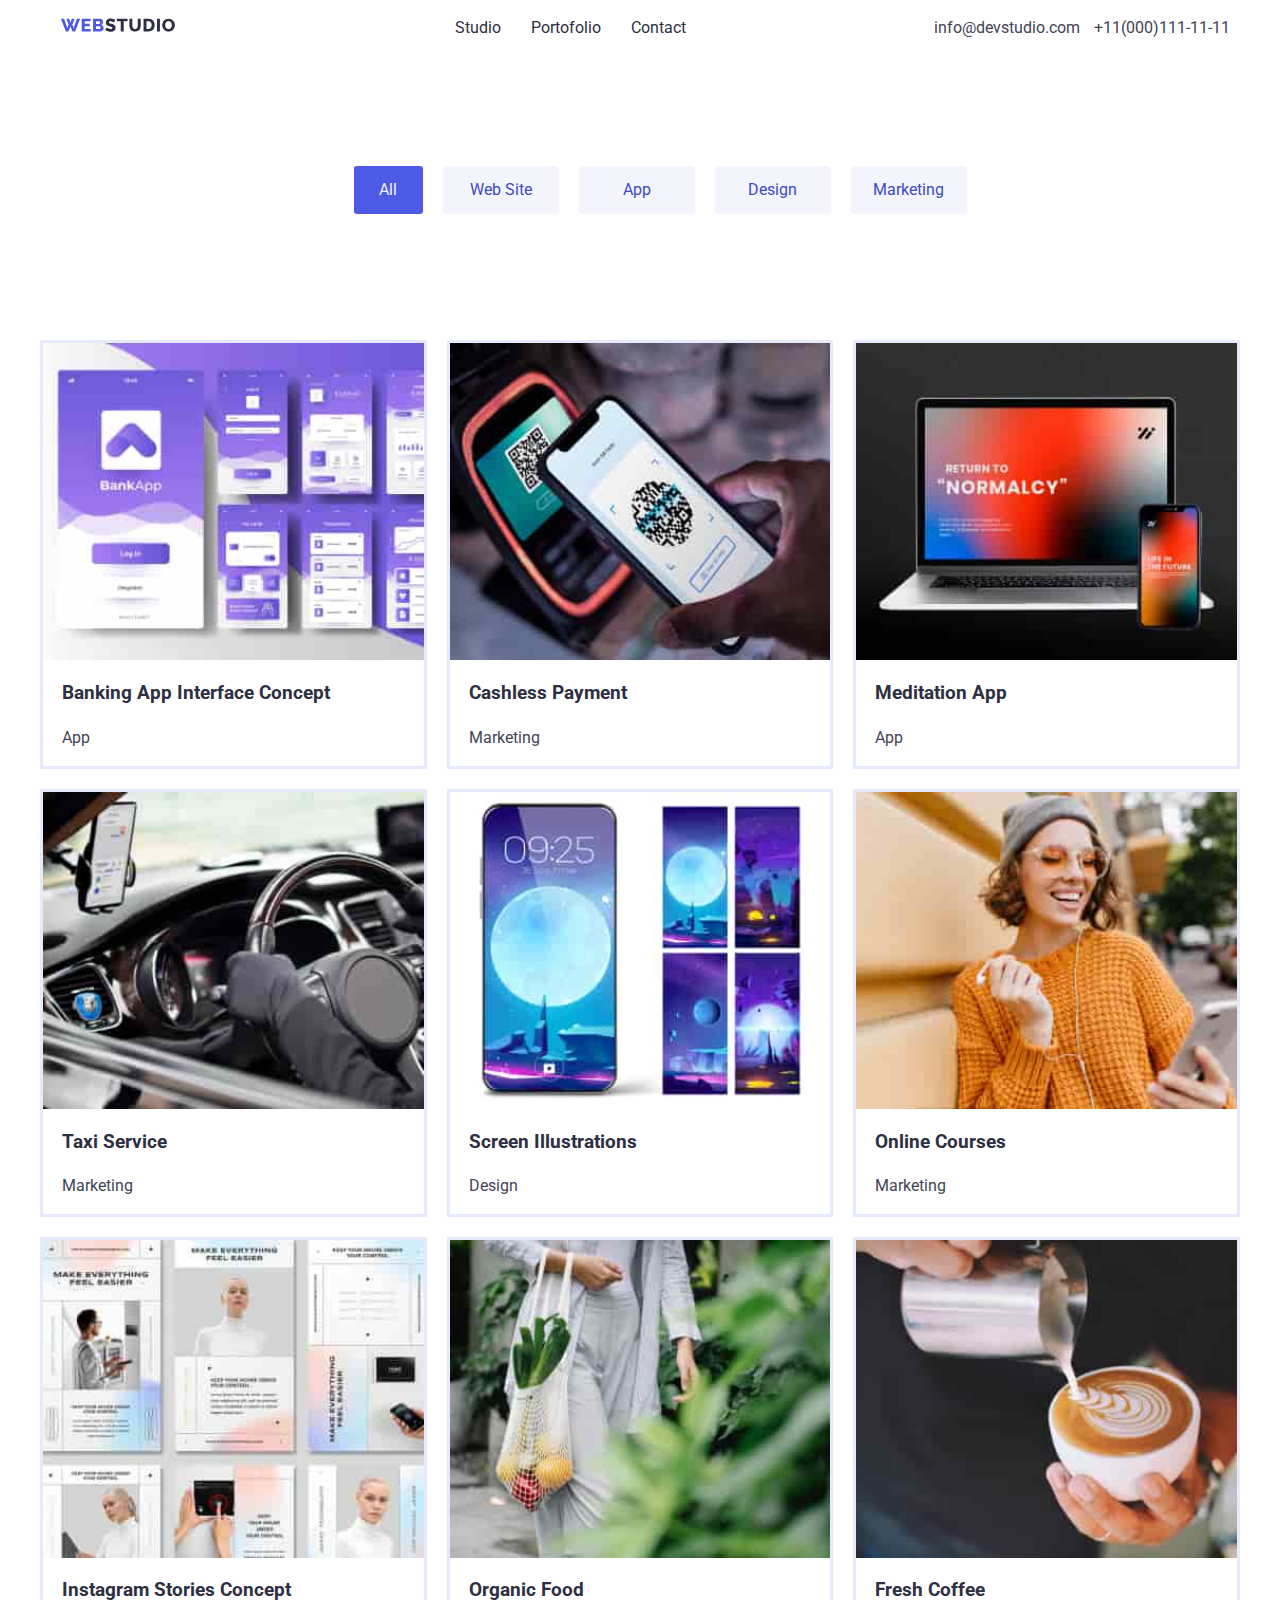
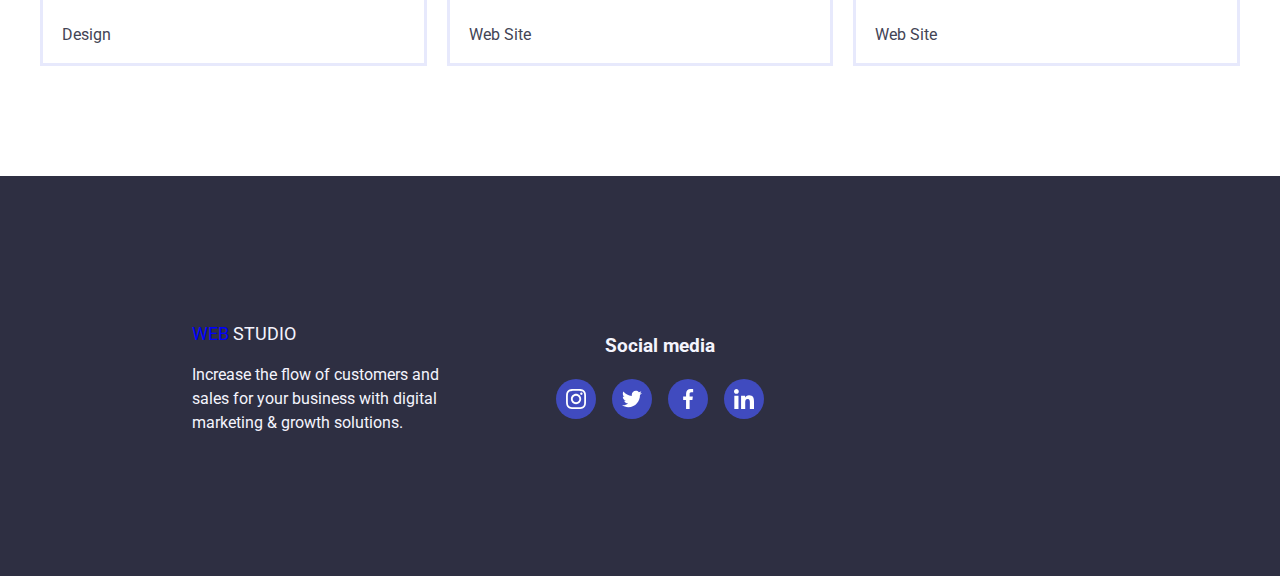
==== portofolio.html @ a81fa3b4 "Initial commit" ====
<!DOCTYPE html>
<html lang="en">
<head>
    <meta charset="UTF-8">
    <meta name="viewport" content="width=device-width, initial-scale=1.0">
    <title>Homewok2</title>
    <link rel="preconnect" href="https://fonts.googleapis.com">
    <link rel="preconnect" href="https://fonts.gstatic.com" crossorigin>
    <link href="https://fonts.googleapis.com/css2?family=Roboto:ital,wght@0,100;0,300;0,400;0,500;0,700;0,900;1,100;1,300;1,400;1,500;1,700;1,900&display=swap" rel="stylesheet">
    <link rel="preconnect" href="https://fonts.googleapis.com">
    <link rel="preconnect" href="https://fonts.gstatic.com" crossorigin>
    <link href="https://fonts.googleapis.com/css2?family=Raleway:ital,wght@0,100..900;1,100..900&family=Roboto:ital,wght@0,100;0,300;0,400;0,500;0,700;0,900;1,100;1,300;1,400;1,500;1,700;1,900&display=swap" rel="stylesheet">
    <link rel="stylesheet" href="pagescss/normalize.css">
    <link rel="stylesheet" href="pagescss/style.css">
</head>
<body> 
   <header>
<div class="section ">
  <div class="container global-header ">
    <a href="index.html" target="_parent"><img src="assets/logo.svg" alt="logo-webstudio" width="156" height="24"></a>
    <nav class="nav">
      <ul class="nav-list">
        <li>
          <a href="index.html" target="_self">Studio</a>
        </li>

        <li>
          <a href="portofolio.html" target="_self">Portofolio</a>
        </li>

        <li>
          <a href="index.html" target="_self">Contact</a>
        </li>
      </ul> 
    </nav>
    <div class="contact">
      <a href="mailto:info@devstudio.com" class="item-contact">info@devstudio.com</a>
      <a href="tel:+11(000)111-11-11" class="item-contact">+11(000)111-11-11</a>
    </div>
  </div>
</div>
  </header>
    <main>
      <!--button section-->
    <section class="section">
      <div class="container button-section">
        <ul class="list-button">
          <li><button type="button" class="button button-first">All</button></li>
          <li><button type="button" class="button"> Web Site</button></li> 
          <li><button type="button" class="button">App</button></li>
          <li><button type="button" class="button">Design</button></li>
          <li><button type="button" class="button">Marketing</button></li>
        </ul>
      </div>
    </section>
      <!--project section-->
    <section class="section">
      <div class="container">
        <ul class="list-projects-portofolio">

          <li class="list-item-img">
            <img src="assets/img11.jpg" alt="imag-interface-concept" class="img"> 
            <div class="text-img-portofolio">
              <h3 class="title-img">Banking App Interface Concept</h3>
              <p class="text-img">App</p>
            </div>
          </li>

          <li class="list-item-img">
            <img src="assets/img12.jpg" alt="imag-cashless payment" class="img">
            <div class="text-img-portofolio">
              <h3 class="title-img">Cashless Payment</h3>
              <p class="text-img">Marketing</p>
            </div>
          </li>

          <li class="list-item-img">
            <img src="assets/img13.jpg" alt="imag-meditation-app" class="imgs">
            <div class="text-img-portofolio">
              <h3 class="title-img">Meditation App</h3>
              <p class="text-img">App</p>
            </div>
          </li>
            
          <li class="list-item-img">
            <img src="assets/img21.jpg" alt="imag-taxi-service" class="img"> <div class="text-img-portofolio">
              <h3 class="title-img">Taxi Service</h3>
              <p class="text-img">Marketing</p>
            </div>
          </li>

          <li class="list-item-img">
            <img src="assets/img22.jpg" alt="imag-screen-ilustrations" class="img"> 
            <div class="text-img-portofolio">
              <h3 class="title-img">Screen Illustrations</h3>
              <p class="text-img">Design</p>
            </div>
          </li>

          <li class="list-item-img">
            <img src="assets/img23.jpg" alt="imag-online-courses" class="img"> <div class="text-img-portofolio">
              <h3 class="title-img">Online Courses</h3>
              <p class="text-img">Marketing</p>
            </div>
          </li>

          <li class="list-item-img">
            <img src="assets/img31.jpg" alt="imag-instagram-stories" class="img"> 
            <div class="text-img-portofolio">
              <h3 class="title-img">Instagram Stories Concept</h3>
              <p class="text-img">Design</p>
            </div>
          </li>

          <li class="list-item-img">
            <img src="assets/img32.jpg" alt="imag-organic-food" class="img"> <div class="text-img-portofolio">
              <h3 class="title-img">Organic Food</h3>
              <p class="text-img">Web Site</p>
            </div>
          </li>

          <li class="list-item-img">
            <img src="assets/img33.jpg" alt="imag-freshcofee" class="img">
            <div class="text-img-portofolio">
              <h3 class="title-img">Fresh Coffee</h3>
              <p class="text-img">Web Site</p>
            </div>
          </li>
        </ul>       
      </div>
    </section>
    </main>
    <footer >
    <div class="footer" >
      <div class="logo-text-footer">
        <div class="logo-footer">
          <span class="blue">WEB</span>
          <span class="cloud">STUDIO</span>
        </div>
        <div class="text-footer">
          <p>Increase the flow of customers and sales for your business with digital marketing & growth solutions.
          </p>
        </div>  
      </div>
      <div class="social-medi-footer">
        <div>
         <h3 class="title-footer">Social media</h3>
        </div>
        <div class="icons-list">
          <a href="http://https://www.instagram.com/" target="_blank" rel="noopener noreferrer" aria-label="instagram-link" class="icons">
            <svg>
              <use href="assets/symbol-defs.svg#icon-instagram"></use>  
            </svg>
          </a>
          <a href="http://https://www.svg#icon-twitter.com/" target="_blank" rel="noopener noreferrer" aria-label="twitter-link" class="icons">
            <svg>
              <use href="assets/symbol-defs.svg#icon-twitter"></use>  
            </svg>
          </a>
          <a href="http://https://www.facebook.com/" target="_blank" rel="noopener noreferrer" aria-label="facebook-link" class="icons">
            <svg>
              <use href="assets/symbol-defs.svg#icon-facebook"></use>  
            </svg>
          </a>
          <a href="http://https://www.linkedin.com/" target="_blank" rel="noopener noreferrer" aria-label="linkedin-link" class="icons">
            <svg>
              <use href="assets/symbol-defs.svg#icon-linkedin"></use>  
            </svg>
          </a>      
        </div>
      </div> 
    </div>
    </footer>  
    </body>
    </html>    
</body>
</html>
---- pagescss/style.css ----
:root {
	--iris: #4d5ae5;
	--ocean: #404bbf;
	--navy-blue: #2e2f42;
	--green: #31d0aa;
	--slate: #434455;
	--light-slate: #8e8f99;
	--cornflower: #e7e9fc;
	--cloud: #f4f4fd;
	--navy-blue-modal: rgba(46, 47, 66, 0.4);
	--grey: rgba(46, 47, 66, 0.7);
	--white: #fff;
	--dairy: #fcfcfc;
    --font-family: "Roboto", sans-serif;
    --second-family: "Raleway", sans-serif;
}

* {
  box-sizing: border-box;
}

body {
    background-color: white;
    font-family: var(--font-family);
	  line-height: 1.5;
  }

.title {
	color: var(--navy-blue);
	text-align: center;
  text-transform: capitalize;
}

ul {
  list-style-type: none;
}

.section {
  display: flex;
  justify-content: center;
}

.container {
  width: 1200px;
}

/* styles nav*/
.global-header {
  display: flex;
  justify-content: space-between;
  align-items: center; 
}

.global-header .nav-list {
  display: flex;
  justify-content: flex-end;
} 

.global-header .nav-list a:hover,
a:active{
  color: var(--ocean);
}

.nav-list a {
  color: var(--navy-blue);
  font-size: medium;
  text-decoration: none;
  padding-right: 30px;
}

.conact,.item-contact{
  color: var(--slate);
  text-decoration: none;
  padding-right:10px;
}

.item-contact:hover {
  color: var(--ocean);
}

/* styles hero index*/
.hero-image {
  display: flex;
  align-items: center;
  justify-content: center;
  padding: 94px;
  height: 500px;
  background: linear-gradient(rgba(46, 47, 66, 0.7), rgba(46, 47, 66, 0.7)),
  url(../assets/imghero.jpg), no-repeat;
}


 .title-hero {
  display: flex;
  flex-direction: column;
  align-items: center;
  color: var(--white);
  font-size: x-large;
 }

.hero-button {
	background-color: var(--iris);
	color: var(--white);
	width: 169px;
	height: 56px;
  margin-top: 15px;
  border-radius: 5%;
	text-align: center;
	cursor: pointer;
}

.hero-button:hover {
	background-color:var(--light-slate) ;
}

/*styles icons*/
.icons-list  {
  display: flex;
  gap: 16px;
  justify-content: center;
}

.icons-list .icons svg {
  width: 20px;
  height: 20px;
}

.icons-list .icons {
  display: flex;
  justify-content: center;
  align-items: center;
  width: 40px;
  height: 40px;
  background-color: var(--ocean);
  color: var(--white);
  border-radius: 50%;
  margin-bottom: 20px;
}

.icons-list .icons:hover,
.icons-list .icons:active {
  background-color: var(--green);
  cursor: pointer;
}


/* styles skils index*/
.list-skils {
  width: 1200px;
  display: flex;
  justify-content: center;
  gap: 20px;
  color: var(--navy-blue);
  padding: 94px 0px;
}

.item-skils svg {
  width: 64px;
  height: 64px;
}

.svg-skils {
  background-color: var(--cloud);
  width: 264px;
  height: 112px;
  display: flex;
  justify-content: center;
  align-items: center;
}


.text-skils {
	color: var(--slate);
}

/*styles img index*/
.list-img {
	display: flex;
  justify-content: space-between;
  padding: 94px 0px;
}

/* styles our team index*/
 .our-team {
	background-color: var(--cloud);
  padding: 94px 0px;
}

.header-our-team {
  padding-top: 5%;
}

.list-photo {
  display: flex;
  justify-content:space-evenly;
}

.photo {
	border: none;
	background-color: var(--white);
  box-shadow: 5px 5px 8px 1px rgba(143, 144, 180, 0.4);
}

.card-content {
  text-align: center;
}
/* customers*/

.customers {
  padding: 94px 0px;
}

.list-icons-costumers {
  display: flex;
  gap: 24px;
}

.icons-costumers svg {
  width: 104px; ;
  height:56px ;
}

.icons-costumers {
  display: flex;
  justify-content: center;
  align-items: center;
  width: 168px;
  height: 88px;
  border: var(--slate) solid;
  border-radius: 5%;
}
 .list-icons-costumers:hover,
 .list-icons-costumers:focus {
  color: var(--ocean);
  cursor: pointer;
}
  
/* styles footer*/
.footer {
    background-color: var(--navy-blue);
    color: var(--cloud); 
    display: flex;
    align-items: center;
    gap: 100px;
    height:400px;
  }
.title-footer {
  text-align: center;
}
  .social-media {
    display: flex;
    flex-direction: column;
  }

.logo-text-footer {
  width: 264px;
  height: 112px;
  margin-left: 15%;
}
  .blue {
    color:blue;
  }

  .clud {
    color: var(--cloud);
  }

  .logo-footer {
    font-size: large;
  }

  /* section button portofolio*/
  .list-button {
    display: flex;
    justify-content: center;
    gap: 20px;  
    padding-top: 94px;
  }

  .button {
    background-color: var(--cloud);
    color: var(--ocean);
    border: none;
    border-radius: 5%;
    width: 116px;
    height: 48px;
  }

  .button:focus,
  .button:hover {
    box-shadow: 0px 4px 10px rgb(113, 135, 202);
    color: var(--cornflower);
    cursor: pointer;
  }

  .button-first {
    background-color: var(--iris);
    color: var(--cloud);
    width: 69px;
  }

  .button-first:hover,
  .button-first:focus {
    color: var(--ocean);
    box-shadow: 0px 4px 10px rgb(113, 135, 202);
    cursor: pointer;
  }

  /* styles projects portofolio*/
  .list-projects-portofolio {
    display:grid;
    grid-template-columns: repeat(3, 1fr);
    gap: 20px;
    padding: 94px 0px;
  }

  .list-item-img {
    display: flex;
    flex-direction: column;
    border: solid  var(--cornflower);
    color: var(--navy-blue);
  }

  .list-item-img:hover {
    box-shadow: 0px 8px 20px;
    color: var(--ocean);
    cursor: pointer;
  }

  .title-img {
    color:var(--navy-blue);
  }
  
  .text-img {
    color: var(--slate);
  }

  .text-img-portofolio {
    margin-left: 5%;
  }
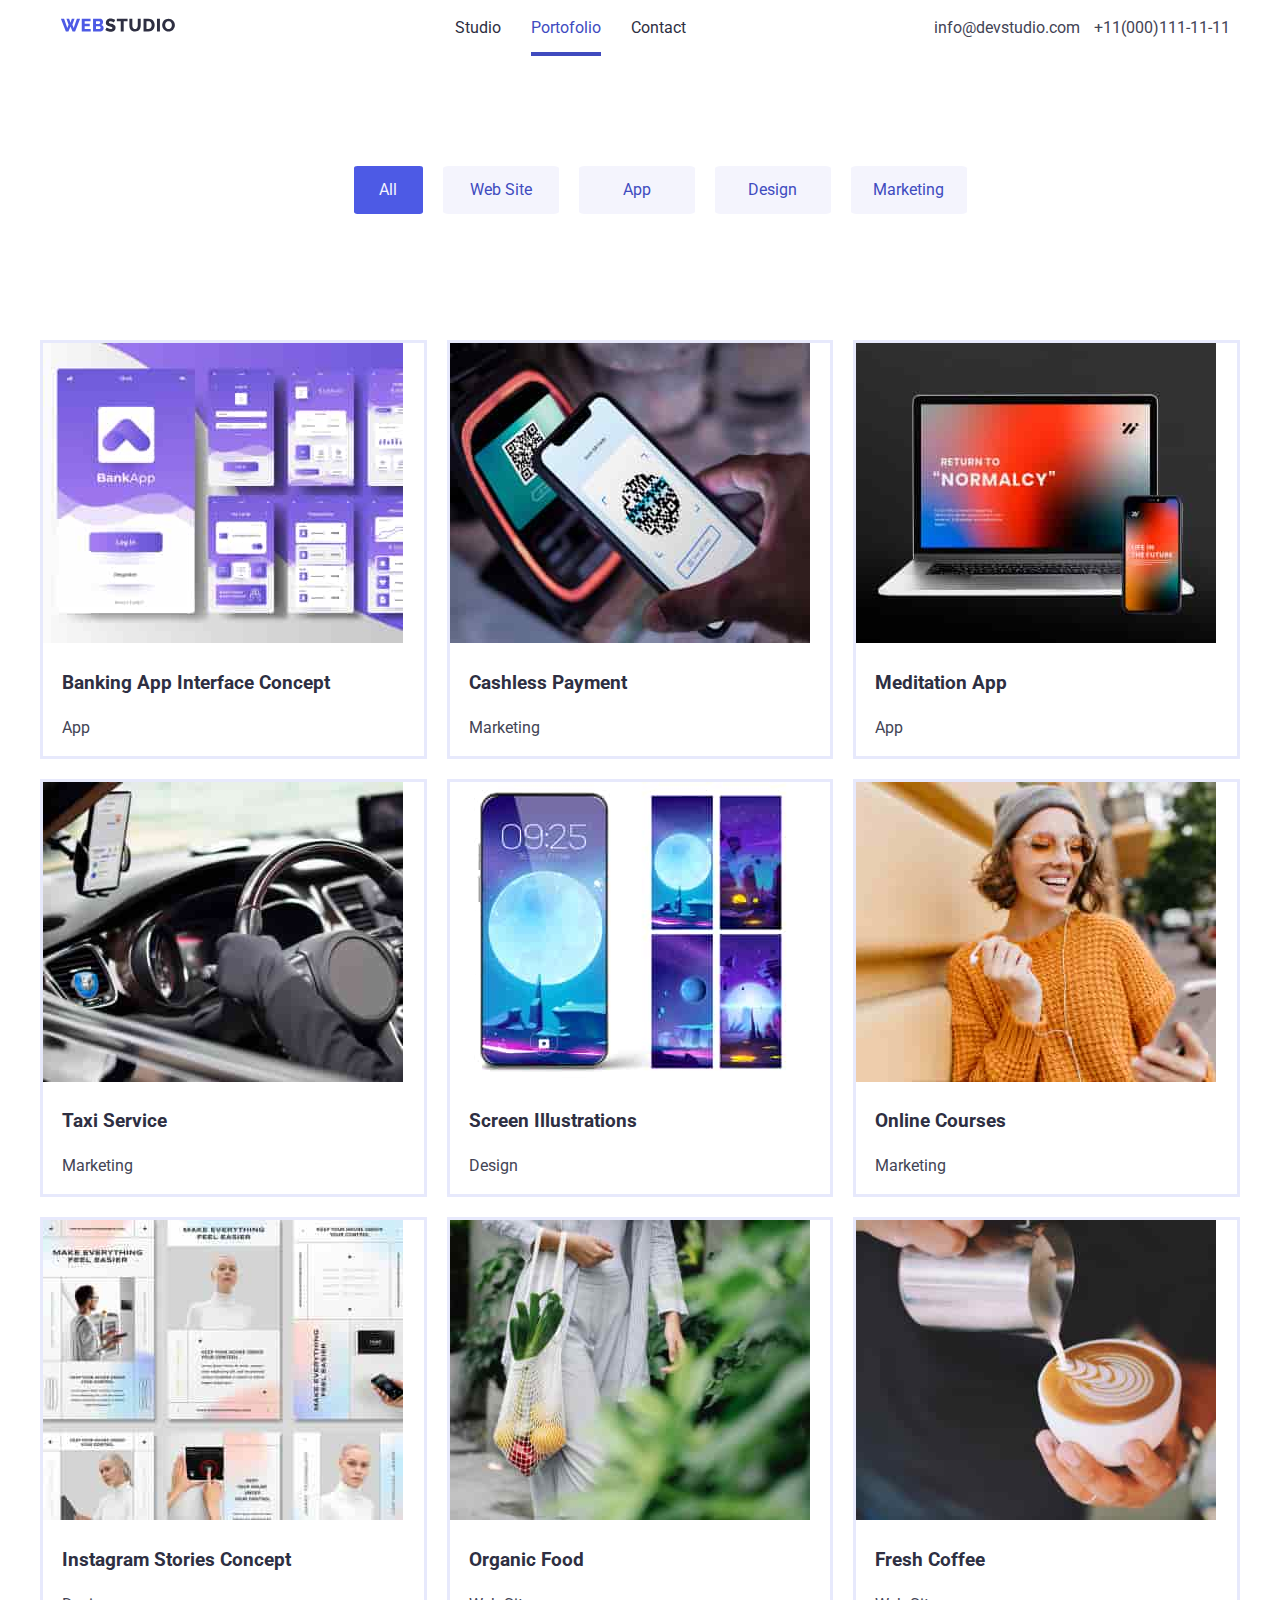
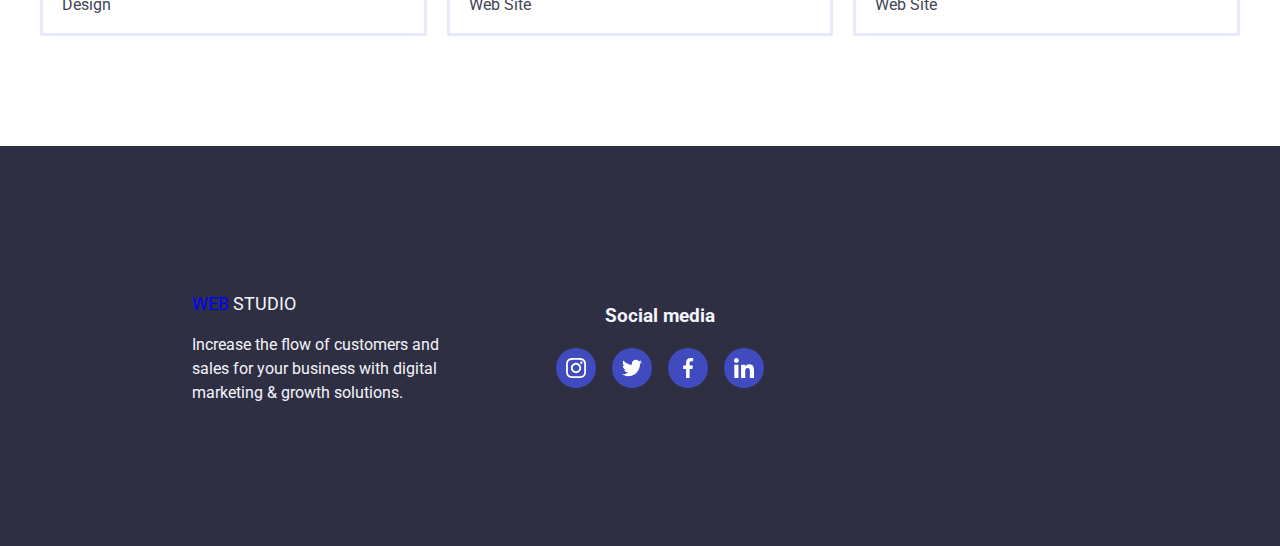
==== commit 48d1e458: "Add overlay" ====
--- a/portofolio.html
+++ b/portofolio.html
@@ -25,7 +25,7 @@
         </li>
 
         <li>
-          <a href="portofolio.html" target="_self">Portofolio</a>
+          <a href="portofolio.html" target="_self" class="active">Portofolio</a>
         </li>
 
         <li>
@@ -58,16 +58,24 @@
       <div class="container">
         <ul class="list-projects-portofolio">
 
-          <li class="list-item-img">
-            <img src="assets/img11.jpg" alt="imag-interface-concept" class="img"> 
+          <li class="list-item-img ">
+            <div class="img-project">
+            <img src="assets/img11.jpg" alt="imag-interface-concept" class="img">
+            <div class="overlay"></div></div>
             <div class="text-img-portofolio">
               <h3 class="title-img">Banking App Interface Concept</h3>
               <p class="text-img">App</p>
             </div>
-          </li>
-
-          <li class="list-item-img">
+          
+          </li>
+
+          <li class="list-item-img">
+            <div class="img-project">
             <img src="assets/img12.jpg" alt="imag-cashless payment" class="img">
+            <div class="overlay">
+              <p>14 Stylish and User-Friendly App Design Concepts · Task Manager App · Calorie Tracker App · Exotic Fruit Ecommerce App · Cloud Storage App</p>
+            </div>
+          </div>
             <div class="text-img-portofolio">
               <h3 class="title-img">Cashless Payment</h3>
               <p class="text-img">Marketing</p>
@@ -75,7 +83,9 @@
           </li>
 
           <li class="list-item-img">
+            <div class="img-project">
             <img src="assets/img13.jpg" alt="imag-meditation-app" class="imgs">
+            <div class="overlay"></div></div>
             <div class="text-img-portofolio">
               <h3 class="title-img">Meditation App</h3>
               <p class="text-img">App</p>
@@ -83,14 +93,19 @@
           </li>
             
           <li class="list-item-img">
-            <img src="assets/img21.jpg" alt="imag-taxi-service" class="img"> <div class="text-img-portofolio">
+            <div class="img-project">
+            <img src="assets/img21.jpg" alt="imag-taxi-service" class="img">
+            <div class="overlay"></div></div>
+             <div class="text-img-portofolio">
               <h3 class="title-img">Taxi Service</h3>
               <p class="text-img">Marketing</p>
             </div>
           </li>
 
           <li class="list-item-img">
-            <img src="assets/img22.jpg" alt="imag-screen-ilustrations" class="img"> 
+            <div class="img-project">
+            <img src="assets/img22.jpg" alt="imag-screen-ilustrations" class="img">
+            <div class="overlay"></div></div> 
             <div class="text-img-portofolio">
               <h3 class="title-img">Screen Illustrations</h3>
               <p class="text-img">Design</p>
@@ -98,14 +113,19 @@
           </li>
 
           <li class="list-item-img">
-            <img src="assets/img23.jpg" alt="imag-online-courses" class="img"> <div class="text-img-portofolio">
+            <div class="img-project">
+            <img src="assets/img23.jpg" alt="imag-online-courses" class="img">
+            <div class="overlay"></div></div> 
+            <div class="text-img-portofolio">
               <h3 class="title-img">Online Courses</h3>
               <p class="text-img">Marketing</p>
             </div>
           </li>
 
           <li class="list-item-img">
-            <img src="assets/img31.jpg" alt="imag-instagram-stories" class="img"> 
+            <div class="img-project">
+            <img src="assets/img31.jpg" alt="imag-instagram-stories" class="img">
+            <div class="overlay"></div> </div>
             <div class="text-img-portofolio">
               <h3 class="title-img">Instagram Stories Concept</h3>
               <p class="text-img">Design</p>
@@ -113,14 +133,19 @@
           </li>
 
           <li class="list-item-img">
-            <img src="assets/img32.jpg" alt="imag-organic-food" class="img"> <div class="text-img-portofolio">
+            <div class="img-project">
+            <img src="assets/img32.jpg" alt="imag-organic-food" class="img">
+            <div class="overlay"></div></div> 
+            <div class="text-img-portofolio">
               <h3 class="title-img">Organic Food</h3>
               <p class="text-img">Web Site</p>
             </div>
           </li>
 
           <li class="list-item-img">
+            <div class="img-project">
             <img src="assets/img33.jpg" alt="imag-freshcofee" class="img">
+            <div class="overlay"></div></div>
             <div class="text-img-portofolio">
               <h3 class="title-img">Fresh Coffee</h3>
               <p class="text-img">Web Site</p>
--- a/pagescss/style.css
+++ b/pagescss/style.css
@@ -1,18 +1,19 @@
 :root {
-	--iris: #4d5ae5;
-	--ocean: #404bbf;
-	--navy-blue: #2e2f42;
-	--green: #31d0aa;
-	--slate: #434455;
-	--light-slate: #8e8f99;
-	--cornflower: #e7e9fc;
-	--cloud: #f4f4fd;
-	--navy-blue-modal: rgba(46, 47, 66, 0.4);
-	--grey: rgba(46, 47, 66, 0.7);
-	--white: #fff;
-	--dairy: #fcfcfc;
-    --font-family: "Roboto", sans-serif;
-    --second-family: "Raleway", sans-serif;
+  --iris: #4d5ae5;
+  --ocean: #404bbf;
+  --navy-blue: #2e2f42;
+  --green: #31d0aa;
+  --slate: #434455;
+  --light-slate: #8e8f99;
+  --cornflower: #e7e9fc;
+  --cloud: #f4f4fd;
+  --navy-blue-modal: rgba(46, 47, 66, 0.4);
+  --grey: rgba(46, 47, 66, 0.7);
+  --white: #fff;
+  --dairy: #fcfcfc;
+  --font-family: "Roboto", sans-serif;
+  --second-family: "Raleway", sans-serif;
+  --transition: 250ms cubic-bezier(0.4, 0, 0.2, 1);
 }
 
 * {
@@ -20,14 +21,14 @@
 }
 
 body {
-    background-color: white;
-    font-family: var(--font-family);
-	  line-height: 1.5;
-  }
+  background-color: white;
+  font-family: var(--font-family);
+  line-height: 1.5;
+}
 
 .title {
-	color: var(--navy-blue);
-	text-align: center;
+  color: var(--navy-blue);
+  text-align: center;
   text-transform: capitalize;
 }
 
@@ -48,30 +49,41 @@
 .global-header {
   display: flex;
   justify-content: space-between;
-  align-items: center; 
+  align-items: center;
 }
 
 .global-header .nav-list {
   display: flex;
   justify-content: flex-end;
-} 
-
-.global-header .nav-list a:hover,
-a:active{
-  color: var(--ocean);
+}
+
+.global-header .nav-list a:hover {
+  color: var(--ocean);
+  border-bottom: var(--ocean);
+}
+
+a {
+  transition: color var(--transition);
 }
 
 .nav-list a {
   color: var(--navy-blue);
   font-size: medium;
   text-decoration: none;
-  padding-right: 30px;
-}
-
-.conact,.item-contact{
+  margin-right: 30px;
+}
+
+.global-header a.active {
+  color: var(--ocean);
+  padding-bottom: 15px;
+  border-bottom: solid 4px;
+}
+
+.conact,
+.item-contact {
   color: var(--slate);
   text-decoration: none;
-  padding-right:10px;
+  padding-right: 10px;
 }
 
 .item-contact:hover {
@@ -86,35 +98,75 @@
   padding: 94px;
   height: 500px;
   background: linear-gradient(rgba(46, 47, 66, 0.7), rgba(46, 47, 66, 0.7)),
-  url(../assets/imghero.jpg), no-repeat;
-}
-
-
- .title-hero {
+    url(../assets/imghero.jpg), no-repeat;
+}
+
+.title-hero {
   display: flex;
   flex-direction: column;
   align-items: center;
   color: var(--white);
   font-size: x-large;
- }
+}
 
 .hero-button {
-	background-color: var(--iris);
-	color: var(--white);
-	width: 169px;
-	height: 56px;
+  background-color: var(--iris);
+  color: var(--white);
+  width: 169px;
+  height: 56px;
   margin-top: 15px;
   border-radius: 5%;
-	text-align: center;
-	cursor: pointer;
+  text-align: center;
+  transition: backgraund-color var(--transition);
 }
 
 .hero-button:hover {
-	background-color:var(--light-slate) ;
+  background-color: var(--light-slate);
+  cursor: pointer;
+}
+
+/* styles modal*/
+.is-hidden {
+  visibility: hidden;
+  transform: scale(1.1);
+}
+
+.modal {
+  position: fixed;
+  top: 0;
+  left: 0;
+  width: 100vw;
+  height: 100vh;
+  display: flex;
+  justify-content: center;
+  align-items: center;
+  background: var(--grey);
+  opacity: 0.8;
+  transition: transform var(--transition);
+}
+
+.modal-content {
+  margin: 0 auto;
+  padding: 16px;
+  background-color: var(--white);
+  width: 50%;
+  height: 500px;
+  position: relative;
+}
+
+.close-btn {
+  background-color: var(--cloud);
+  border-radius: 50%;
+  border-color: var(--navy-blue-modal);
+  color: var(--blue-modal);
+  outline: none;
+  position: absolute;
+  top: 24px;
+  right: 24px;
 }
 
 /*styles icons*/
-.icons-list  {
+.icons-list {
   display: flex;
   gap: 16px;
   justify-content: center;
@@ -135,6 +187,7 @@
   color: var(--white);
   border-radius: 50%;
   margin-bottom: 20px;
+  transition: background-color var(--transition);
 }
 
 .icons-list .icons:hover,
@@ -142,7 +195,6 @@
   background-color: var(--green);
   cursor: pointer;
 }
-
 
 /* styles skils index*/
 .list-skils {
@@ -168,21 +220,20 @@
   align-items: center;
 }
 
-
 .text-skils {
-	color: var(--slate);
+  color: var(--slate);
 }
 
 /*styles img index*/
 .list-img {
-	display: flex;
+  display: flex;
   justify-content: space-between;
   padding: 94px 0px;
 }
 
 /* styles our team index*/
- .our-team {
-	background-color: var(--cloud);
+.our-team {
+  background-color: var(--cloud);
   padding: 94px 0px;
 }
 
@@ -192,12 +243,12 @@
 
 .list-photo {
   display: flex;
-  justify-content:space-evenly;
+  justify-content: space-evenly;
 }
 
 .photo {
-	border: none;
-	background-color: var(--white);
+  border: none;
+  background-color: var(--white);
   box-shadow: 5px 5px 8px 1px rgba(143, 144, 180, 0.4);
 }
 
@@ -216,8 +267,8 @@
 }
 
 .icons-costumers svg {
-  width: 104px; ;
-  height:56px ;
+  width: 104px;
+  height: 56px;
 }
 
 .icons-costumers {
@@ -229,113 +280,143 @@
   border: var(--slate) solid;
   border-radius: 5%;
 }
- .list-icons-costumers:hover,
- .list-icons-costumers:focus {
-  color: var(--ocean);
-  cursor: pointer;
-}
-  
+.list-icons-costumers:hover,
+.list-icons-costumers:focus {
+  color: var(--ocean);
+  cursor: pointer;
+}
+
 /* styles footer*/
 .footer {
-    background-color: var(--navy-blue);
-    color: var(--cloud); 
-    display: flex;
-    align-items: center;
-    gap: 100px;
-    height:400px;
-  }
+  background-color: var(--navy-blue);
+  color: var(--cloud);
+  display: flex;
+  align-items: center;
+  gap: 100px;
+  height: 400px;
+}
 .title-footer {
   text-align: center;
 }
-  .social-media {
-    display: flex;
-    flex-direction: column;
-  }
+.social-media {
+  display: flex;
+  flex-direction: column;
+}
 
 .logo-text-footer {
   width: 264px;
   height: 112px;
   margin-left: 15%;
 }
-  .blue {
-    color:blue;
-  }
-
-  .clud {
-    color: var(--cloud);
-  }
-
-  .logo-footer {
-    font-size: large;
-  }
-
-  /* section button portofolio*/
-  .list-button {
-    display: flex;
-    justify-content: center;
-    gap: 20px;  
-    padding-top: 94px;
-  }
-
-  .button {
-    background-color: var(--cloud);
-    color: var(--ocean);
-    border: none;
-    border-radius: 5%;
-    width: 116px;
-    height: 48px;
-  }
-
-  .button:focus,
-  .button:hover {
-    box-shadow: 0px 4px 10px rgb(113, 135, 202);
-    color: var(--cornflower);
-    cursor: pointer;
-  }
-
-  .button-first {
-    background-color: var(--iris);
-    color: var(--cloud);
-    width: 69px;
-  }
-
-  .button-first:hover,
-  .button-first:focus {
-    color: var(--ocean);
-    box-shadow: 0px 4px 10px rgb(113, 135, 202);
-    cursor: pointer;
-  }
-
-  /* styles projects portofolio*/
-  .list-projects-portofolio {
-    display:grid;
-    grid-template-columns: repeat(3, 1fr);
-    gap: 20px;
-    padding: 94px 0px;
-  }
-
-  .list-item-img {
-    display: flex;
-    flex-direction: column;
-    border: solid  var(--cornflower);
-    color: var(--navy-blue);
-  }
-
-  .list-item-img:hover {
-    box-shadow: 0px 8px 20px;
-    color: var(--ocean);
-    cursor: pointer;
-  }
-
-  .title-img {
-    color:var(--navy-blue);
-  }
-  
-  .text-img {
-    color: var(--slate);
-  }
-
-  .text-img-portofolio {
-    margin-left: 5%;
-  }
-
+.blue {
+  color: blue;
+}
+
+.clud {
+  color: var(--cloud);
+}
+
+.logo-footer {
+  font-size: large;
+}
+
+/* section button portofolio*/
+.list-button {
+  display: flex;
+  justify-content: center;
+  gap: 20px;
+  padding-top: 94px;
+}
+
+.button {
+  background-color: var(--cloud);
+  color: var(--ocean);
+  border: none;
+  border-radius: 5%;
+  width: 116px;
+  height: 48px;
+}
+
+.button:focus,
+.button:hover {
+  box-shadow: 0px 4px 10px rgb(113, 135, 202);
+  color: var(--cornflower);
+  cursor: pointer;
+}
+
+.button-first {
+  background-color: var(--iris);
+  color: var(--cloud);
+  width: 69px;
+}
+
+.button-first:hover,
+.button-first:focus {
+  color: var(--ocean);
+  box-shadow: 0px 4px 10px rgb(113, 135, 202);
+  cursor: pointer;
+}
+
+/* styles projects portofolio*/
+.list-projects-portofolio {
+  display: grid;
+  grid-template-columns: repeat(3, 1fr);
+  gap: 20px;
+  padding: 94px 0px;
+}
+
+.list-item-img {
+  display: flex;
+  flex-direction: column;
+  border: solid var(--cornflower);
+  color: var(--navy-blue);
+}
+
+.list-item-img:hover {
+  box-shadow: 0px 8px 20px;
+  color: var(--ocean);
+  cursor: pointer;
+}
+
+.title-img {
+  color: var(--navy-blue);
+}
+
+.text-img {
+  color: var(--slate);
+}
+
+.text-img-portofolio {
+  margin-left: 5%;
+}
+/* styles overlay */
+.img-project {
+  position: relative;
+}
+
+.img-project img {
+  background-size:cover ;
+}
+
+.overlay {
+  position: absolute;
+  bottom: 0;
+  left: 0;
+  background: var(--iris);
+  overflow: hidden;
+  width: 100%;
+  height: 0;
+  transition: var(--transition);
+  text-align: center;
+}
+.overlay p {
+  font-family: "Roboto", sans-serif;
+  font-weight: 400;
+  font-size: 16px;
+  line-height: 1.5;
+  letter-spacing: 0.02em;
+  color: var(--cloud);
+}
+.img-project:hover .overlay {
+  height: 100%;
+}
